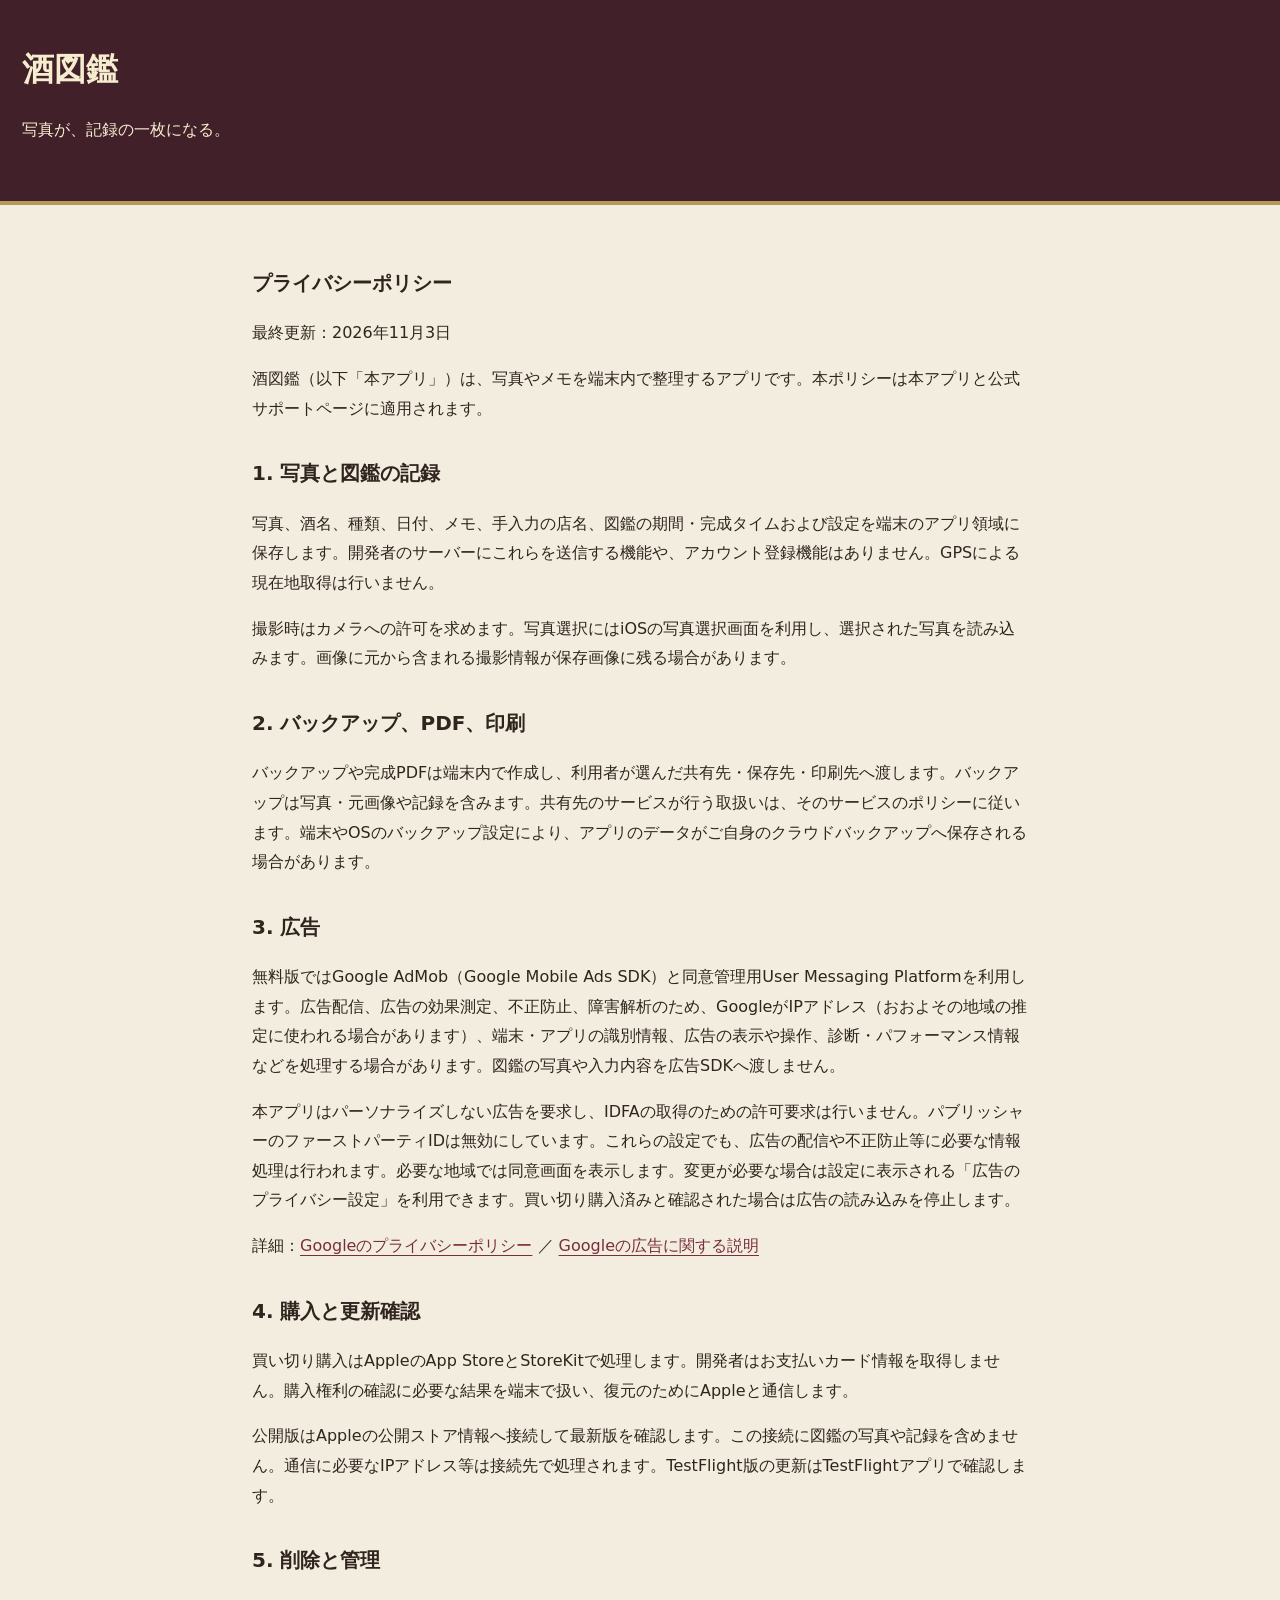
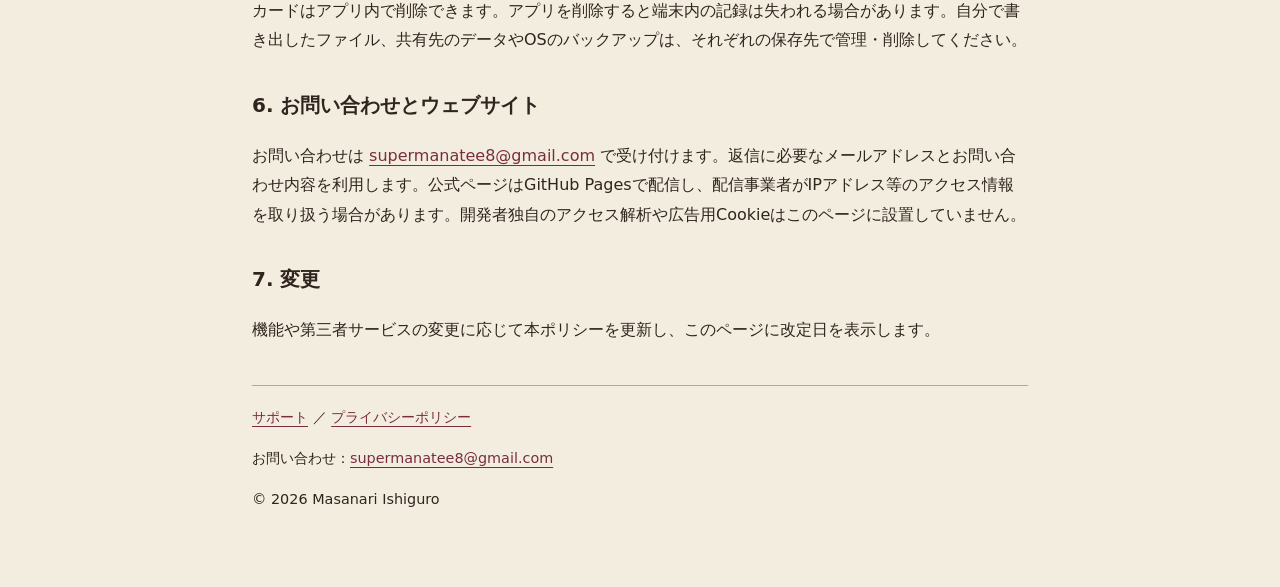
==== sake-zukan/privacy.html @ 79f31f1c "Add Sake Zukan privacy policy" ====
<!doctype html><html lang="ja"><head><meta charset="utf-8"><meta name="viewport" content="width=device-width,initial-scale=1"><title>プライバシーポリシー｜酒図鑑</title><meta name="description" content="酒図鑑の公式サポートとプライバシーに関するご案内。"><style>:root{color-scheme:light}*{box-sizing:border-box}body{margin:0;background:#f3eddf;color:#30251e;font-family:system-ui,-apple-system,sans-serif;line-height:1.85}header{background:#41202a;color:#f6edcf;padding:40px 22px;border-bottom:4px solid #b49a59}main{max-width:820px;margin:auto;padding:28px 22px 60px}h1{font-family:serif;margin:0;font-size:2rem}h2{font-size:1.25rem;margin-top:32px}a{color:#792e3e;text-underline-offset:4px}header a{color:#f6edcf}.lead{font-size:1.1rem}.note{background:#fffaf0;padding:18px;border-left:3px solid #ae9454}footer{margin-top:40px;border-top:1px solid #baa984;padding-top:18px;font-size:.9rem}li{margin-bottom:8px}</style></head><body><header><h1>酒図鑑</h1><p>写真が、記録の一枚になる。</p></header><main><h2>プライバシーポリシー</h2><p>最終更新：2026年11月3日</p><p>酒図鑑（以下「本アプリ」）は、写真やメモを端末内で整理するアプリです。本ポリシーは本アプリと公式サポートページに適用されます。</p><h2>1. 写真と図鑑の記録</h2><p>写真、酒名、種類、日付、メモ、手入力の店名、図鑑の期間・完成タイムおよび設定を端末のアプリ領域に保存します。開発者のサーバーにこれらを送信する機能や、アカウント登録機能はありません。GPSによる現在地取得は行いません。</p><p>撮影時はカメラへの許可を求めます。写真選択にはiOSの写真選択画面を利用し、選択された写真を読み込みます。画像に元から含まれる撮影情報が保存画像に残る場合があります。</p><h2>2. バックアップ、PDF、印刷</h2><p>バックアップや完成PDFは端末内で作成し、利用者が選んだ共有先・保存先・印刷先へ渡します。バックアップは写真・元画像や記録を含みます。共有先のサービスが行う取扱いは、そのサービスのポリシーに従います。端末やOSのバックアップ設定により、アプリのデータがご自身のクラウドバックアップへ保存される場合があります。</p><h2>3. 広告</h2><p>無料版ではGoogle AdMob（Google Mobile Ads SDK）と同意管理用User Messaging Platformを利用します。広告配信、広告の効果測定、不正防止、障害解析のため、GoogleがIPアドレス（おおよその地域の推定に使われる場合があります）、端末・アプリの識別情報、広告の表示や操作、診断・パフォーマンス情報などを処理する場合があります。図鑑の写真や入力内容を広告SDKへ渡しません。</p><p>本アプリはパーソナライズしない広告を要求し、IDFAの取得のための許可要求は行いません。パブリッシャーのファーストパーティIDは無効にしています。これらの設定でも、広告の配信や不正防止等に必要な情報処理は行われます。必要な地域では同意画面を表示します。変更が必要な場合は設定に表示される「広告のプライバシー設定」を利用できます。買い切り購入済みと確認された場合は広告の読み込みを停止します。</p><p>詳細：<a href="https://policies.google.com/privacy">Googleのプライバシーポリシー</a> ／ <a href="https://policies.google.com/technologies/ads">Googleの広告に関する説明</a></p><h2>4. 購入と更新確認</h2><p>買い切り購入はAppleのApp StoreとStoreKitで処理します。開発者はお支払いカード情報を取得しません。購入権利の確認に必要な結果を端末で扱い、復元のためにAppleと通信します。</p><p>公開版はAppleの公開ストア情報へ接続して最新版を確認します。この接続に図鑑の写真や記録を含めません。通信に必要なIPアドレス等は接続先で処理されます。TestFlight版の更新はTestFlightアプリで確認します。</p><h2>5. 削除と管理</h2><p>カードはアプリ内で削除できます。アプリを削除すると端末内の記録は失われる場合があります。自分で書き出したファイル、共有先のデータやOSのバックアップは、それぞれの保存先で管理・削除してください。</p><h2>6. お問い合わせとウェブサイト</h2><p>お問い合わせは <a href="mailto:supermanatee8@gmail.com">supermanatee8@gmail.com</a> で受け付けます。返信に必要なメールアドレスとお問い合わせ内容を利用します。公式ページはGitHub Pagesで配信し、配信事業者がIPアドレス等のアクセス情報を取り扱う場合があります。開発者独自のアクセス解析や広告用Cookieはこのページに設置していません。</p><h2>7. 変更</h2><p>機能や第三者サービスの変更に応じて本ポリシーを更新し、このページに改定日を表示します。</p><footer><a href="./">サポート</a> ／ <a href="privacy.html">プライバシーポリシー</a><p>お問い合わせ：<a href="mailto:supermanatee8@gmail.com">supermanatee8@gmail.com</a></p><p>© 2026 Masanari Ishiguro</p></footer></main></body></html>
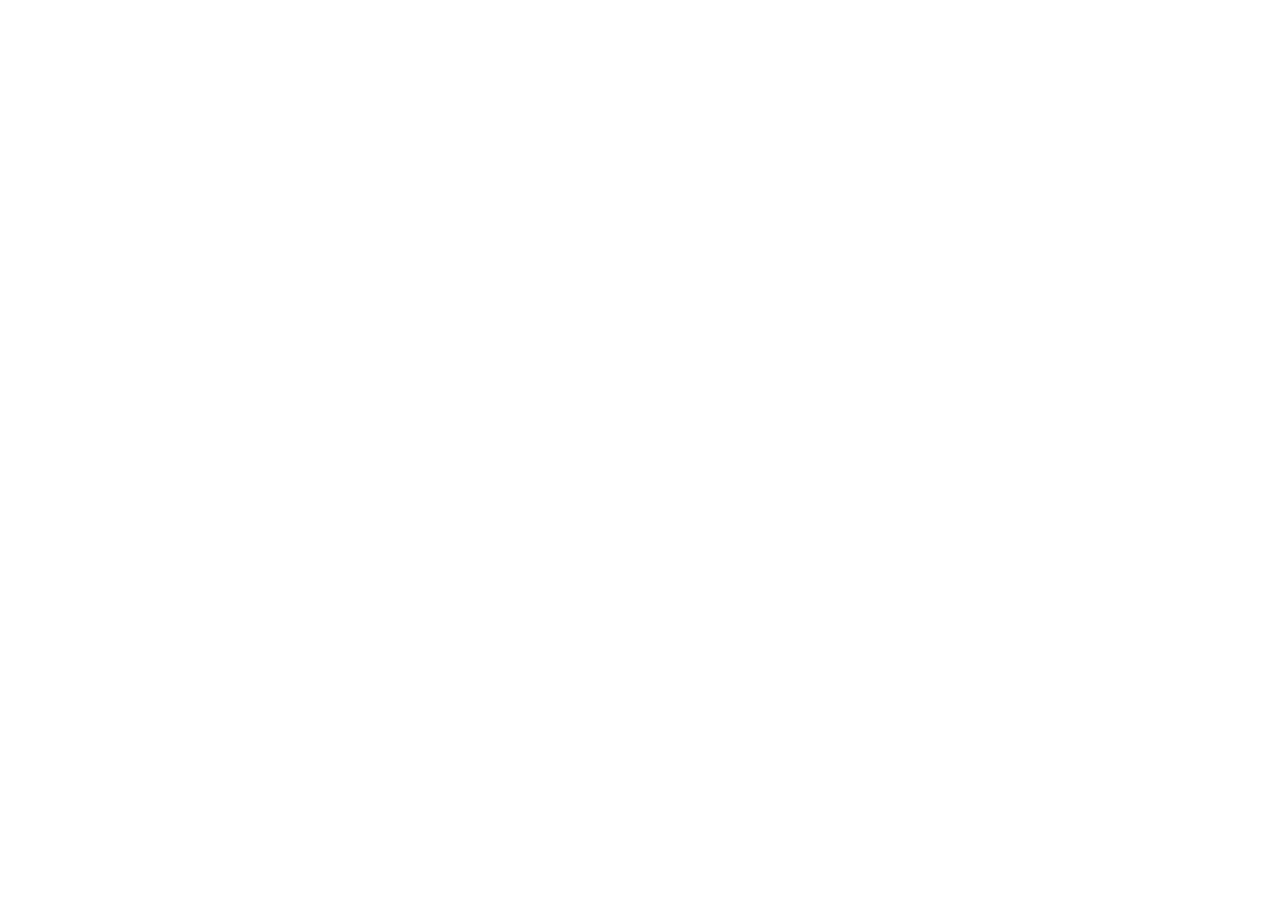
==== commit 6c655ebd: "Move published page to the supermanatee.jp domain" ====
--- a/sake-zukan/privacy.html
+++ b/sake-zukan/privacy.html
@@ -1 +1 @@
-<!doctype html><html lang="ja"><head><meta charset="utf-8"><meta name="viewport" content="width=device-width,initial-scale=1"><title>プライバシーポリシー｜酒図鑑</title><meta name="description" content="酒図鑑の公式サポートとプライバシーに関するご案内。"><style>:root{color-scheme:light}*{box-sizing:border-box}body{margin:0;background:#f3eddf;color:#30251e;font-family:system-ui,-apple-system,sans-serif;line-height:1.85}header{background:#41202a;color:#f6edcf;padding:40px 22px;border-bottom:4px solid #b49a59}main{max-width:820px;margin:auto;padding:28px 22px 60px}h1{font-family:serif;margin:0;font-size:2rem}h2{font-size:1.25rem;margin-top:32px}a{color:#792e3e;text-underline-offset:4px}header a{color:#f6edcf}.lead{font-size:1.1rem}.note{background:#fffaf0;padding:18px;border-left:3px solid #ae9454}footer{margin-top:40px;border-top:1px solid #baa984;padding-top:18px;font-size:.9rem}li{margin-bottom:8px}</style></head><body><header><h1>酒図鑑</h1><p>写真が、記録の一枚になる。</p></header><main><h2>プライバシーポリシー</h2><p>最終更新：2026年11月3日</p><p>酒図鑑（以下「本アプリ」）は、写真やメモを端末内で整理するアプリです。本ポリシーは本アプリと公式サポートページに適用されます。</p><h2>1. 写真と図鑑の記録</h2><p>写真、酒名、種類、日付、メモ、手入力の店名、図鑑の期間・完成タイムおよび設定を端末のアプリ領域に保存します。開発者のサーバーにこれらを送信する機能や、アカウント登録機能はありません。GPSによる現在地取得は行いません。</p><p>撮影時はカメラへの許可を求めます。写真選択にはiOSの写真選択画面を利用し、選択された写真を読み込みます。画像に元から含まれる撮影情報が保存画像に残る場合があります。</p><h2>2. バックアップ、PDF、印刷</h2><p>バックアップや完成PDFは端末内で作成し、利用者が選んだ共有先・保存先・印刷先へ渡します。バックアップは写真・元画像や記録を含みます。共有先のサービスが行う取扱いは、そのサービスのポリシーに従います。端末やOSのバックアップ設定により、アプリのデータがご自身のクラウドバックアップへ保存される場合があります。</p><h2>3. 広告</h2><p>無料版ではGoogle AdMob（Google Mobile Ads SDK）と同意管理用User Messaging Platformを利用します。広告配信、広告の効果測定、不正防止、障害解析のため、GoogleがIPアドレス（おおよその地域の推定に使われる場合があります）、端末・アプリの識別情報、広告の表示や操作、診断・パフォーマンス情報などを処理する場合があります。図鑑の写真や入力内容を広告SDKへ渡しません。</p><p>本アプリはパーソナライズしない広告を要求し、IDFAの取得のための許可要求は行いません。パブリッシャーのファーストパーティIDは無効にしています。これらの設定でも、広告の配信や不正防止等に必要な情報処理は行われます。必要な地域では同意画面を表示します。変更が必要な場合は設定に表示される「広告のプライバシー設定」を利用できます。買い切り購入済みと確認された場合は広告の読み込みを停止します。</p><p>詳細：<a href="https://policies.google.com/privacy">Googleのプライバシーポリシー</a> ／ <a href="https://policies.google.com/technologies/ads">Googleの広告に関する説明</a></p><h2>4. 購入と更新確認</h2><p>買い切り購入はAppleのApp StoreとStoreKitで処理します。開発者はお支払いカード情報を取得しません。購入権利の確認に必要な結果を端末で扱い、復元のためにAppleと通信します。</p><p>公開版はAppleの公開ストア情報へ接続して最新版を確認します。この接続に図鑑の写真や記録を含めません。通信に必要なIPアドレス等は接続先で処理されます。TestFlight版の更新はTestFlightアプリで確認します。</p><h2>5. 削除と管理</h2><p>カードはアプリ内で削除できます。アプリを削除すると端末内の記録は失われる場合があります。自分で書き出したファイル、共有先のデータやOSのバックアップは、それぞれの保存先で管理・削除してください。</p><h2>6. お問い合わせとウェブサイト</h2><p>お問い合わせは <a href="mailto:supermanatee8@gmail.com">supermanatee8@gmail.com</a> で受け付けます。返信に必要なメールアドレスとお問い合わせ内容を利用します。公式ページはGitHub Pagesで配信し、配信事業者がIPアドレス等のアクセス情報を取り扱う場合があります。開発者独自のアクセス解析や広告用Cookieはこのページに設置していません。</p><h2>7. 変更</h2><p>機能や第三者サービスの変更に応じて本ポリシーを更新し、このページに改定日を表示します。</p><footer><a href="./">サポート</a> ／ <a href="privacy.html">プライバシーポリシー</a><p>お問い合わせ：<a href="mailto:supermanatee8@gmail.com">supermanatee8@gmail.com</a></p><p>© 2026 Masanari Ishiguro</p></footer></main></body></html>+<!doctype html><html lang="ja"><head><meta charset="utf-8"><meta name="viewport" content="width=device-width,initial-scale=1"><title>プライバシーポリシー｜酒図鑑</title><meta name="description" content="酒図鑑の公式サポートとプライバシーに関するご案内。"><style>:root{color-scheme:light}*{box-sizing:border-box}body{margin:0;background:#f3eddf;color:#30251e;font-family:system-ui,-apple-system,sans-serif;line-height:1.85}header{background:#41202a;color:#f6edcf;padding:40px 22px;border-bottom:4px solid #b49a59}main{max-width:820px;margin:auto;padding:28px 22px 60px}h1{font-family:serif;margin:0;font-size:2rem}h2{font-size:1.25rem;margin-top:32px}a{color:#792e3e;text-underline-offset:4px}header a{color:#f6edcf}.lead{font-size:1.1rem}.note{background:#fffaf0;padding:18px;border-left:3px solid #ae9454}footer{margin-top:40px;border-top:1px solid #baa984;padding-top:18px;font-size:.9rem}li{margin-bottom:8px}</style><link rel="canonical" href="https://supermanatee.jp/privacy/sake-zukan/"><meta http-equiv="refresh" content="0;url=https://supermanatee.jp/privacy/sake-zukan/"><script>location.replace("https://supermanatee.jp/privacy/sake-zukan/"+location.hash);</script></head><body><header><h1>酒図鑑</h1><p>写真が、記録の一枚になる。</p></header><main><h2>プライバシーポリシー</h2><p>最終更新：2026年11月3日</p><p>酒図鑑（以下「本アプリ」）は、写真やメモを端末内で整理するアプリです。本ポリシーは本アプリと公式サポートページに適用されます。</p><h2>1. 写真と図鑑の記録</h2><p>写真、酒名、種類、日付、メモ、手入力の店名、図鑑の期間・完成タイムおよび設定を端末のアプリ領域に保存します。開発者のサーバーにこれらを送信する機能や、アカウント登録機能はありません。GPSによる現在地取得は行いません。</p><p>撮影時はカメラへの許可を求めます。写真選択にはiOSの写真選択画面を利用し、選択された写真を読み込みます。画像に元から含まれる撮影情報が保存画像に残る場合があります。</p><h2>2. バックアップ、PDF、印刷</h2><p>バックアップや完成PDFは端末内で作成し、利用者が選んだ共有先・保存先・印刷先へ渡します。バックアップは写真・元画像や記録を含みます。共有先のサービスが行う取扱いは、そのサービスのポリシーに従います。端末やOSのバックアップ設定により、アプリのデータがご自身のクラウドバックアップへ保存される場合があります。</p><h2>3. 広告</h2><p>無料版ではGoogle AdMob（Google Mobile Ads SDK）と同意管理用User Messaging Platformを利用します。広告配信、広告の効果測定、不正防止、障害解析のため、GoogleがIPアドレス（おおよその地域の推定に使われる場合があります）、端末・アプリの識別情報、広告の表示や操作、診断・パフォーマンス情報などを処理する場合があります。図鑑の写真や入力内容を広告SDKへ渡しません。</p><p>本アプリはパーソナライズしない広告を要求し、IDFAの取得のための許可要求は行いません。パブリッシャーのファーストパーティIDは無効にしています。これらの設定でも、広告の配信や不正防止等に必要な情報処理は行われます。必要な地域では同意画面を表示します。変更が必要な場合は設定に表示される「広告のプライバシー設定」を利用できます。買い切り購入済みと確認された場合は広告の読み込みを停止します。</p><p>詳細：<a href="https://policies.google.com/privacy">Googleのプライバシーポリシー</a> ／ <a href="https://policies.google.com/technologies/ads">Googleの広告に関する説明</a></p><h2>4. 購入と更新確認</h2><p>買い切り購入はAppleのApp StoreとStoreKitで処理します。開発者はお支払いカード情報を取得しません。購入権利の確認に必要な結果を端末で扱い、復元のためにAppleと通信します。</p><p>公開版はAppleの公開ストア情報へ接続して最新版を確認します。この接続に図鑑の写真や記録を含めません。通信に必要なIPアドレス等は接続先で処理されます。TestFlight版の更新はTestFlightアプリで確認します。</p><h2>5. 削除と管理</h2><p>カードはアプリ内で削除できます。アプリを削除すると端末内の記録は失われる場合があります。自分で書き出したファイル、共有先のデータやOSのバックアップは、それぞれの保存先で管理・削除してください。</p><h2>6. お問い合わせとウェブサイト</h2><p>お問い合わせは <a href="mailto:supermanatee8@gmail.com">supermanatee8@gmail.com</a> で受け付けます。返信に必要なメールアドレスとお問い合わせ内容を利用します。公式ページはGitHub Pagesで配信し、配信事業者がIPアドレス等のアクセス情報を取り扱う場合があります。開発者独自のアクセス解析や広告用Cookieはこのページに設置していません。</p><h2>7. 変更</h2><p>機能や第三者サービスの変更に応じて本ポリシーを更新し、このページに改定日を表示します。</p><footer><a href="./">サポート</a> ／ <a href="privacy.html">プライバシーポリシー</a><p>お問い合わせ：<a href="mailto:supermanatee8@gmail.com">supermanatee8@gmail.com</a></p><p>© 2026 Masanari Ishiguro</p></footer></main></body></html>
